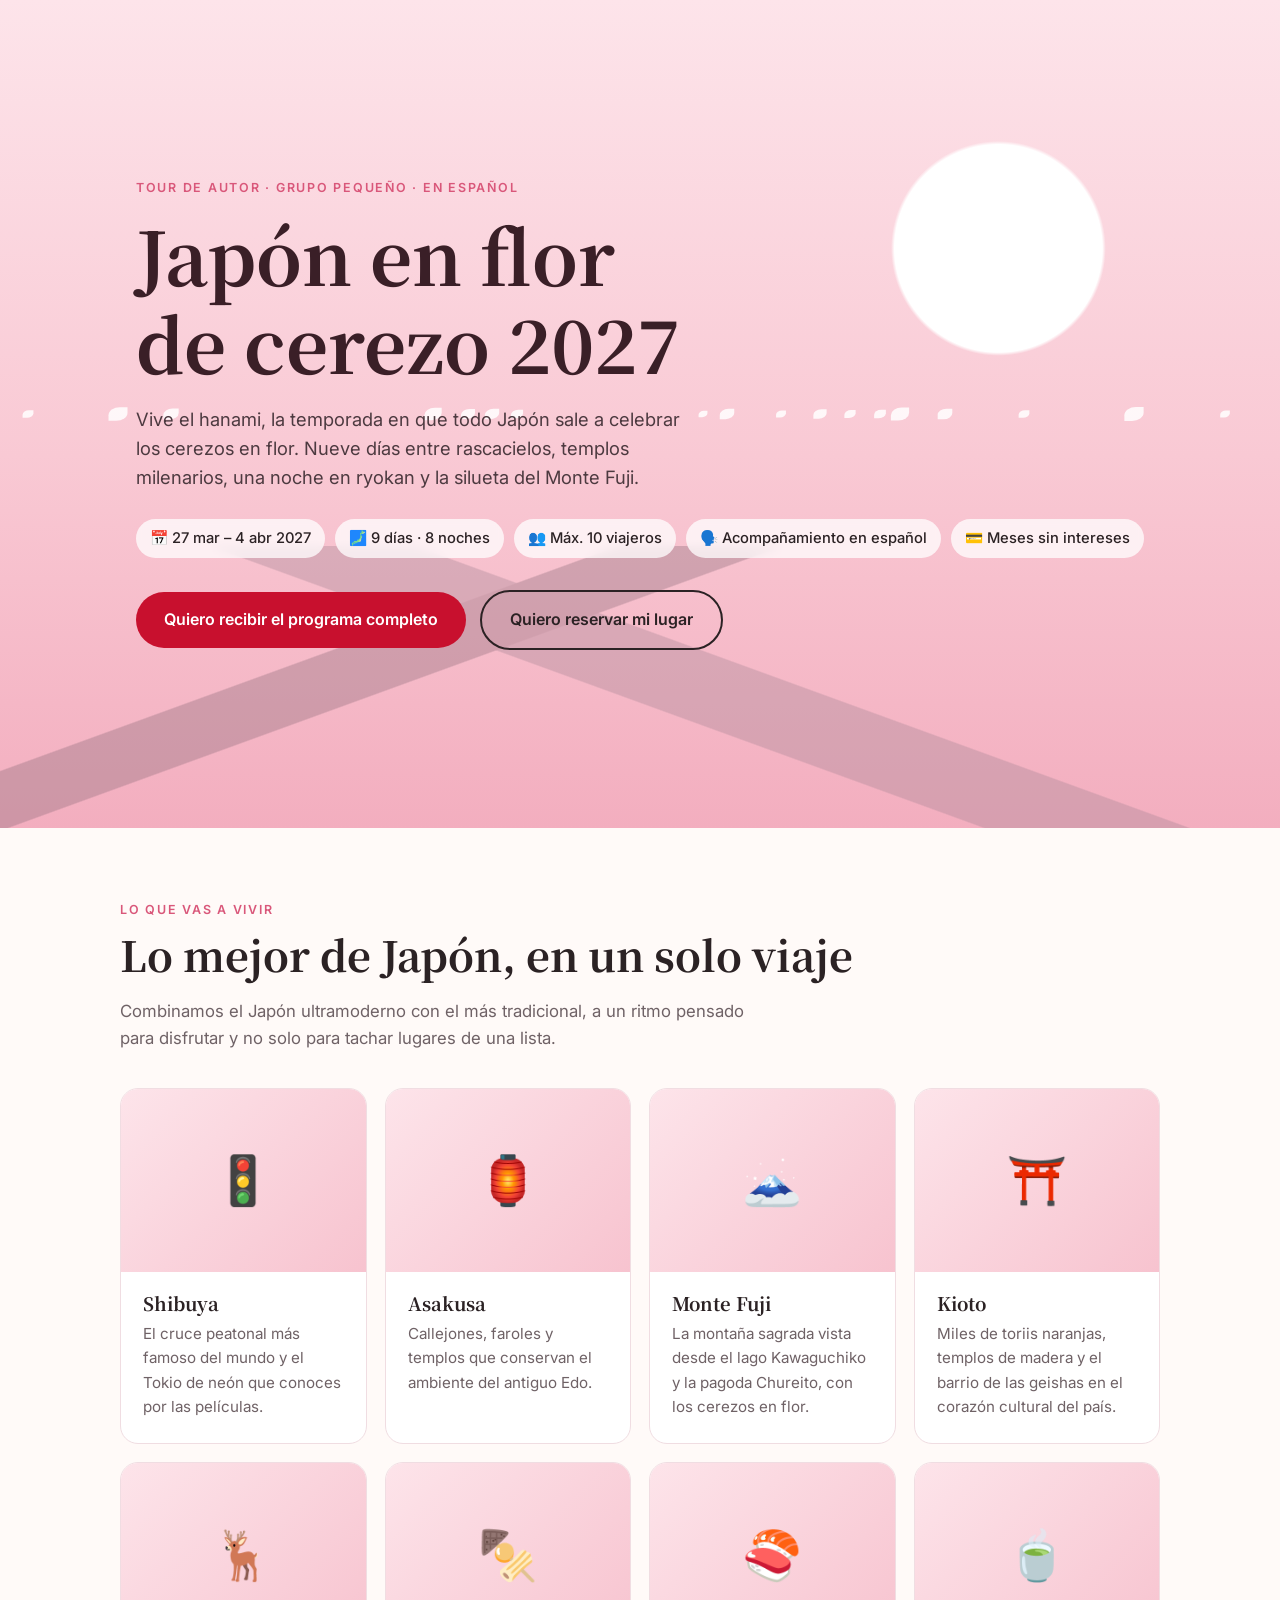
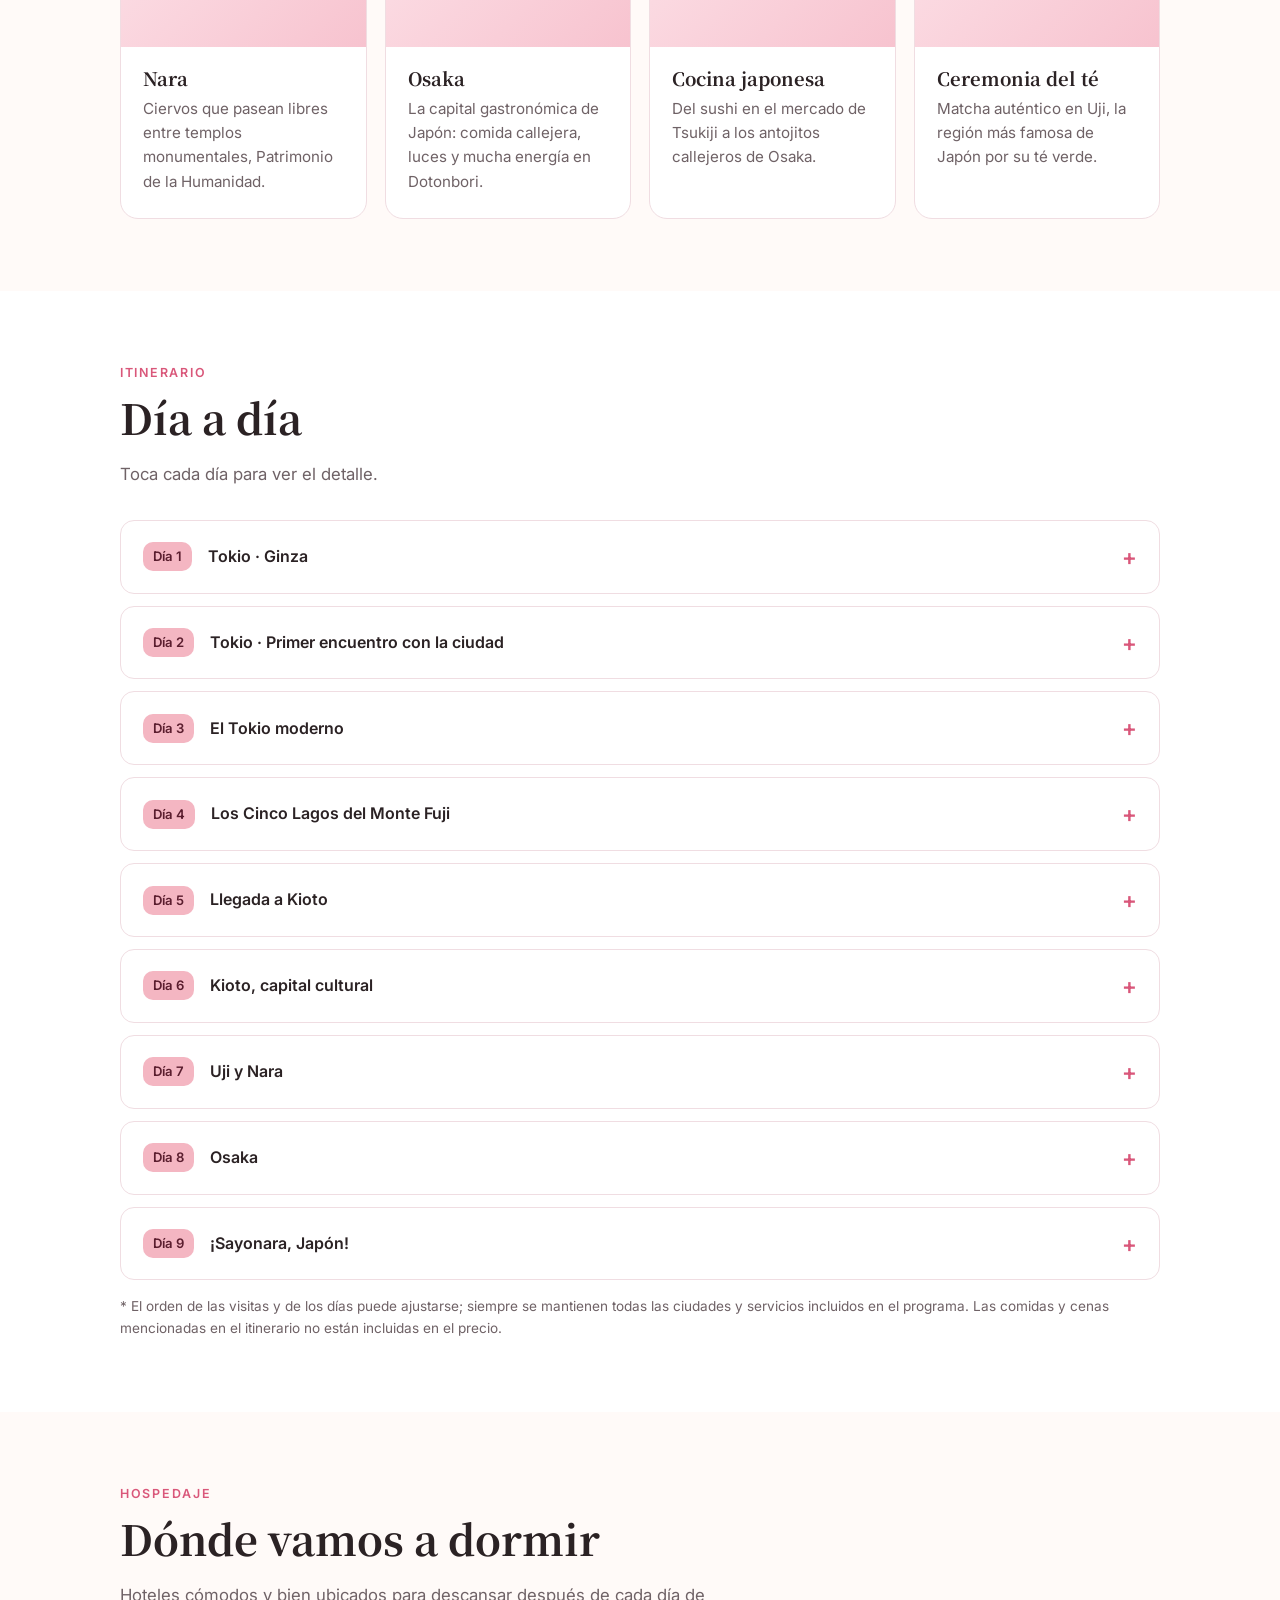
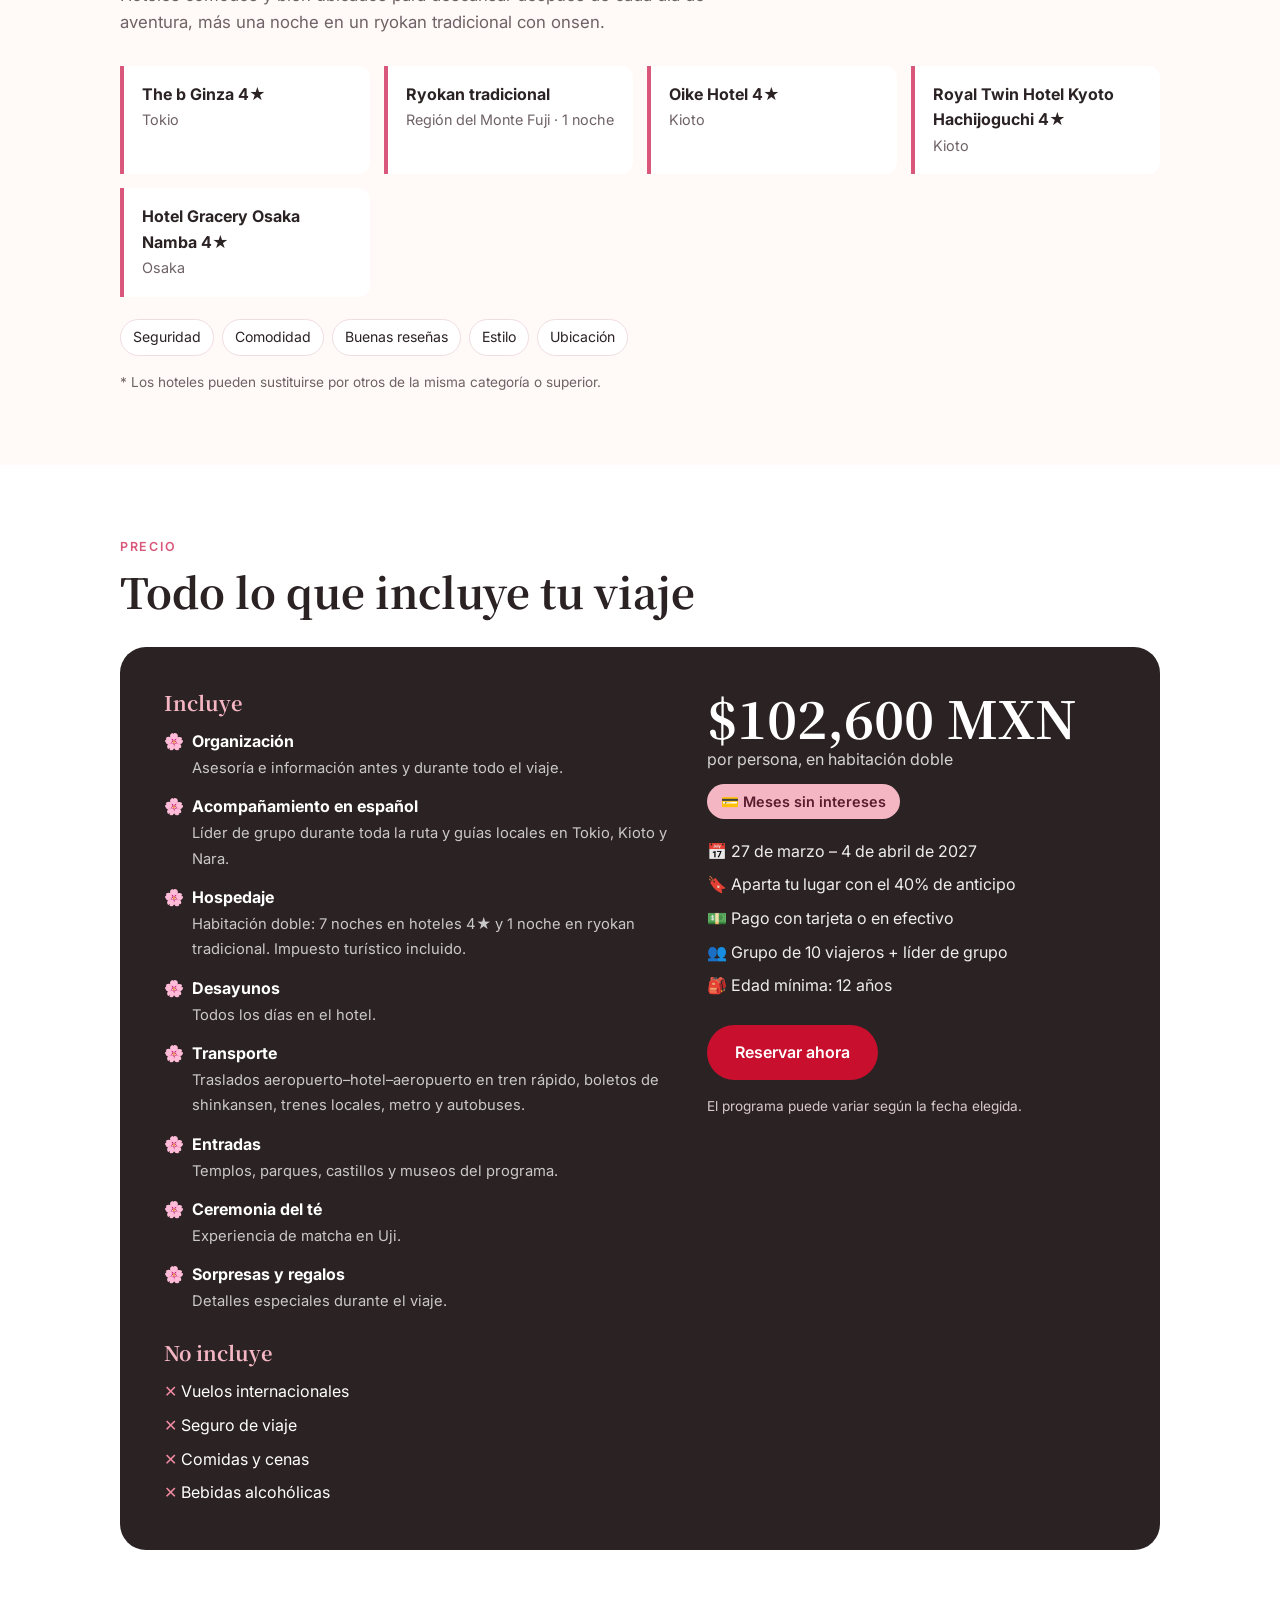
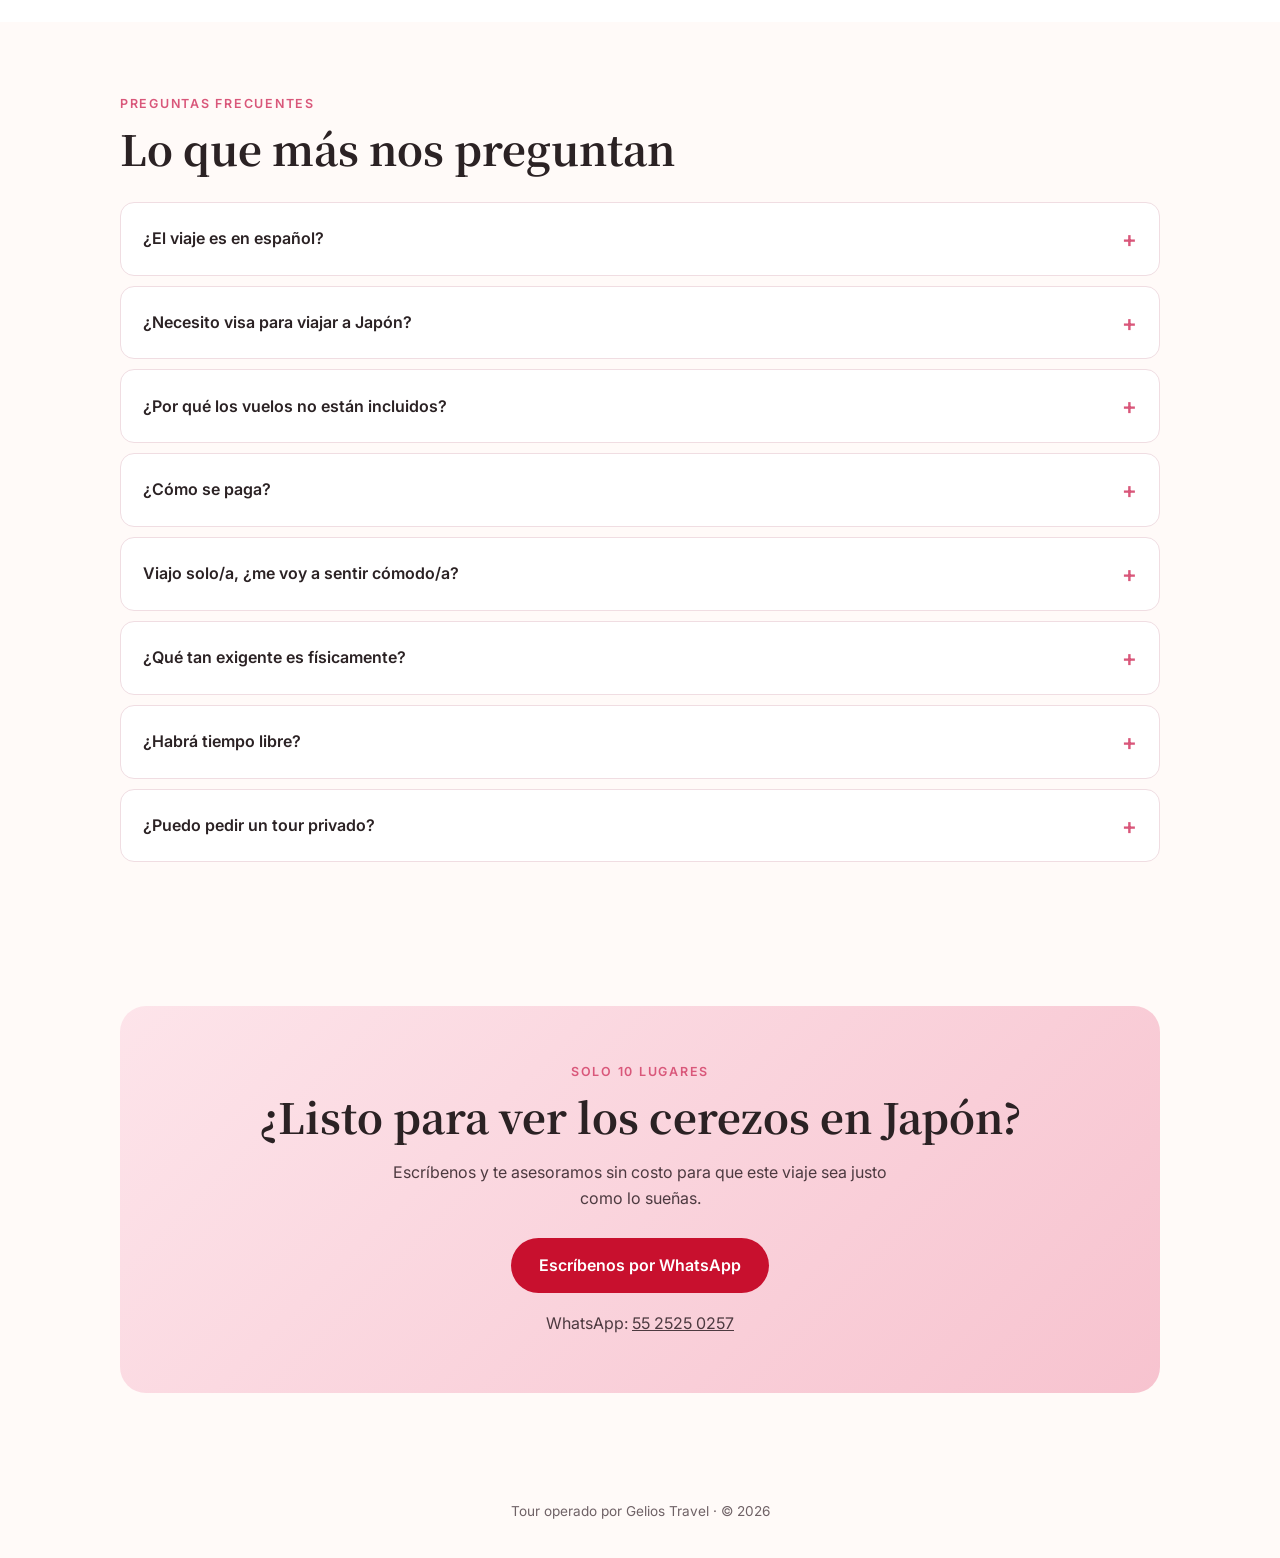
==== japon/index.html @ c6875d6d "Add files via upload" ====
<!DOCTYPE html>
<html lang="es-MX">
<head>
<meta charset="UTF-8">
<meta name="viewport" content="width=device-width, initial-scale=1.0">
<title>Japón en flor de cerezo 2027 · Tour de autor</title>
<meta name="description" content="Viaje en grupo pequeño a Japón durante el hanami 2027: Tokio, Monte Fuji, Kioto, Uji, Nara y Osaka. Del 27 de marzo al 4 de abril de 2027. Acompañamiento en español.">
<link rel="preconnect" href="https://fonts.googleapis.com">
<link rel="preconnect" href="https://fonts.gstatic.com" crossorigin>
<link href="https://fonts.googleapis.com/css2?family=Noto+Serif+JP:wght@500;700&family=Inter:wght@400;500;600&display=swap" rel="stylesheet">
<style>
  :root{
    --bg:#fffaf8; --ink:#2b2224; --muted:#6f6266; --sakura:#f4b6c2; --sakura-deep:#d9577a;
    --red:#c8102e; --card:#ffffff; --line:#f0dde2; --radius:18px;
  }
  *{box-sizing:border-box;margin:0;padding:0}
  html{scroll-behavior:smooth}
  body{font-family:Inter,system-ui,sans-serif;background:var(--bg);color:var(--ink);line-height:1.6}
  h1,h2,h3{font-family:"Noto Serif JP",Georgia,serif;line-height:1.2}
  a{color:inherit}
  img{display:block;max-width:100%}
  .wrap{max-width:1080px;margin:0 auto;padding:0 20px}
  section{padding:72px 0}
  .eyebrow{text-transform:uppercase;letter-spacing:.14em;font-size:.78rem;color:var(--sakura-deep);font-weight:600;margin-bottom:10px}
  h2{font-size:clamp(1.8rem,4vw,2.6rem);margin-bottom:18px}
  .lead{color:var(--muted);max-width:640px;font-size:1.05rem}

  /* HERO */
  .hero{position:relative;min-height:92vh;display:flex;align-items:center;overflow:hidden;
    background:radial-gradient(circle at 78% 30%,#ffffff 0 9%,transparent 9.3%),
               linear-gradient(180deg,#fde4ea 0%,#f9c9d4 55%,#f3aebf 100%);}
  .hero::after{content:"";position:absolute;left:0;right:0;bottom:0;height:34%;
    background:linear-gradient(160deg,transparent 0 30%,#8a6a78 30.2% 38%,transparent 38.2%),
               linear-gradient(200deg,transparent 0 42%,#a48493 42.2% 52%,transparent 52.2%);
    opacity:.35}
  .petal{position:absolute;width:14px;height:10px;background:#fff;border-radius:60% 0 60% 0;opacity:.85;animation:fall linear infinite}
  @keyframes fall{0%{transform:translateY(-10vh) rotate(0)}100%{transform:translateY(105vh) rotate(540deg)}}
  @media (prefers-reduced-motion:reduce){.petal{display:none}}
  .hero .wrap{position:relative;z-index:2}
  .hero h1{font-size:clamp(2.4rem,7vw,4.6rem);margin:12px 0 18px;color:#3a1f27}
  .hero p{font-size:1.15rem;max-width:560px;color:#4d3a40}
  .badges{display:flex;flex-wrap:wrap;gap:10px;margin:26px 0 32px}
  .badge{background:rgba(255,255,255,.75);backdrop-filter:blur(4px);padding:8px 14px;border-radius:999px;font-weight:500;font-size:.92rem}
  .btn{display:inline-block;background:var(--red);color:#fff;text-decoration:none;padding:15px 28px;border-radius:999px;font-weight:600;transition:transform .15s,box-shadow .15s}
  .btn:hover{transform:translateY(-2px);box-shadow:0 10px 24px rgba(200,16,46,.28)}
  .btn.ghost{background:transparent;color:var(--ink);border:2px solid var(--ink);margin-left:10px}

  /* HIGHLIGHTS */
  .grid{display:grid;grid-template-columns:repeat(auto-fit,minmax(230px,1fr));gap:18px;margin-top:36px}
  .card{background:var(--card);border:1px solid var(--line);border-radius:var(--radius);overflow:hidden}
  .card .ph{position:relative;aspect-ratio:4/3;background:linear-gradient(135deg,#fde4ea,#f7c3cf);display:flex;align-items:center;justify-content:center;font-size:3rem}
  .card .ph img{position:absolute;inset:0;width:100%;height:100%;object-fit:cover}
  .card .body{padding:20px 22px 24px}
  .card h3{font-size:1.15rem;margin-bottom:8px}
  .card p{color:var(--muted);font-size:.95rem}

  /* ITINERARY */
  .itin{margin-top:32px;display:flex;flex-direction:column;gap:12px}
  details{background:var(--card);border:1px solid var(--line);border-radius:14px;padding:0 22px}
  summary{cursor:pointer;list-style:none;padding:18px 0;display:flex;gap:16px;align-items:center;font-weight:600}
  summary::-webkit-details-marker{display:none}
  summary .day{flex:0 0 auto;background:var(--sakura);color:#5a1d2e;border-radius:10px;padding:4px 10px;font-size:.82rem}
  summary::after{content:"+";margin-left:auto;font-size:1.4rem;color:var(--sakura-deep)}
  details[open] summary::after{content:"–"}
  details .txt{padding:0 0 18px;color:var(--muted)}
  details .txt p+p{margin-top:10px}
  .photos{display:grid;grid-template-columns:repeat(3,1fr);gap:10px;padding:0 0 20px}
  .photos:not(:has(img)){display:none}
  .photos img{width:100%;aspect-ratio:1/1;object-fit:cover;border-radius:12px}
  @media (max-width:560px){.photos{grid-template-columns:repeat(2,1fr)}}
  .note{font-size:.85rem;color:var(--muted);margin-top:16px}

  /* HOTELS */
  .hotels{display:grid;grid-template-columns:repeat(auto-fit,minmax(220px,1fr));gap:14px;margin-top:30px}
  .hotel{border-left:4px solid var(--sakura-deep);background:var(--card);padding:16px 18px;border-radius:0 12px 12px 0}
  .hotel b{display:block}
  .hotel span{color:var(--muted);font-size:.9rem}
  .criteria{display:flex;flex-wrap:wrap;gap:8px;margin-top:22px}
  .criteria span{border:1px solid var(--line);border-radius:999px;padding:6px 12px;font-size:.88rem;background:#fff}

  /* PRICE */
  .price-box{display:grid;grid-template-columns:1.25fr 1fr;gap:32px;background:#2b2224;color:#fff;border-radius:26px;padding:44px;margin-top:30px}
  .price-box h3{font-size:1.25rem;margin-bottom:14px;color:var(--sakura)}
  .inc{list-style:none;display:grid;gap:14px}
  .inc li{padding-left:28px;position:relative}
  .inc li::before{content:"🌸";position:absolute;left:0;top:0}
  .inc b{display:block}
  .inc span{opacity:.75;font-size:.92rem}
  .no{list-style:none;display:grid;gap:8px}
  .no li::before{content:"✕  ";color:#f08aa0}
  .price{font-family:"Noto Serif JP",serif;font-size:clamp(2.4rem,6vw,3.2rem);font-weight:700;line-height:1.05}
  .price small{display:block;font-family:Inter,sans-serif;font-size:1rem;font-weight:400;opacity:.8;margin-top:6px}
  .msi{display:inline-block;background:var(--sakura);color:#5a1d2e;font-weight:600;border-radius:999px;padding:6px 14px;margin-top:16px;font-size:.9rem}
  .facts{margin:20px 0 26px;display:grid;gap:8px;opacity:.92}
  @media (max-width:760px){.price-box{grid-template-columns:1fr;padding:28px}.btn.ghost{margin:12px 0 0}}

  /* FAQ */
  .faq{margin-top:28px;display:flex;flex-direction:column;gap:10px}

  /* CONTACT */
  .contact{background:linear-gradient(135deg,#fde4ea,#f7c3cf);text-align:center;border-radius:26px;padding:56px 24px}
  .contact p{margin:10px auto 26px;max-width:520px;color:#4d3a40}
  footer{padding:36px 0;text-align:center;color:var(--muted);font-size:.85rem}
</style>
</head>
<body>

<!-- HERO -->
<header class="hero" id="top">
  <div class="wrap">
    <div class="eyebrow">Tour de autor · Grupo pequeño · En español</div>
    <h1>Japón en flor<br>de cerezo 2027</h1>
    <p>Vive el hanami, la temporada en que todo Japón sale a celebrar los cerezos en flor. Nueve días entre rascacielos, templos milenarios, una noche en ryokan y la silueta del Monte Fuji.</p>
    <div class="badges">
      <span class="badge">📅 27 mar – 4 abr 2027</span>
      <span class="badge">🗾 9 días · 8 noches</span>
      <span class="badge">👥 Máx. 10 viajeros</span>
      <span class="badge">🗣️ Acompañamiento en español</span>
      <span class="badge">💳 Meses sin intereses</span>
    </div>
    <a class="btn" href="https://wa.me/525525250257?text=Hola%2C%20quiero%20recibir%20el%20programa%20completo%20del%20tour%20a%20Jap%C3%B3n%20en%20flor%20de%20cerezo%202027" target="_blank" rel="noopener">Quiero recibir el programa completo</a>
    <a class="btn ghost" href="https://wa.me/525525250257?text=Hola%2C%20quiero%20reservar%20mi%20lugar%20en%20el%20tour%20a%20Jap%C3%B3n%20en%20flor%20de%20cerezo%202027" target="_blank" rel="noopener">Quiero reservar mi lugar</a>
  </div>
</header>

<!--
  FOTOS: crea una carpeta "img" junto a este archivo y coloca ahí las fotos
  con los nombres indicados. Si una foto no existe, simplemente no se muestra.
-->

<!-- HIGHLIGHTS -->
<section>
  <div class="wrap">
    <div class="eyebrow">Lo que vas a vivir</div>
    <h2>Lo mejor de Japón, en un solo viaje</h2>
    <p class="lead">Combinamos el Japón ultramoderno con el más tradicional, a un ritmo pensado para disfrutar y no solo para tachar lugares de una lista.</p>
    <div class="grid">
      <div class="card"><div class="ph">🚦<img src="img/shibuya.jpg" alt="Shibuya" loading="lazy" onerror="this.remove()"></div><div class="body"><h3>Shibuya</h3><p>El cruce peatonal más famoso del mundo y el Tokio de neón que conoces por las películas.</p></div></div>
      <div class="card"><div class="ph">🏮<img src="img/asakusa.jpg" alt="Asakusa" loading="lazy" onerror="this.remove()"></div><div class="body"><h3>Asakusa</h3><p>Callejones, faroles y templos que conservan el ambiente del antiguo Edo.</p></div></div>
      <div class="card"><div class="ph">🗻<img src="img/fuji.jpg" alt="Monte Fuji" loading="lazy" onerror="this.remove()"></div><div class="body"><h3>Monte Fuji</h3><p>La montaña sagrada vista desde el lago Kawaguchiko y la pagoda Chureito, con los cerezos en flor.</p></div></div>
      <div class="card"><div class="ph">⛩️<img src="img/kioto.jpg" alt="Kioto" loading="lazy" onerror="this.remove()"></div><div class="body"><h3>Kioto</h3><p>Miles de toriis naranjas, templos de madera y el barrio de las geishas en el corazón cultural del país.</p></div></div>
      <div class="card"><div class="ph">🦌<img src="img/nara.jpg" alt="Nara" loading="lazy" onerror="this.remove()"></div><div class="body"><h3>Nara</h3><p>Ciervos que pasean libres entre templos monumentales, Patrimonio de la Humanidad.</p></div></div>
      <div class="card"><div class="ph">🍢<img src="img/osaka.jpg" alt="Osaka" loading="lazy" onerror="this.remove()"></div><div class="body"><h3>Osaka</h3><p>La capital gastronómica de Japón: comida callejera, luces y mucha energía en Dotonbori.</p></div></div>
      <div class="card"><div class="ph">🍣<img src="img/comida.jpg" alt="Cocina japonesa" loading="lazy" onerror="this.remove()"></div><div class="body"><h3>Cocina japonesa</h3><p>Del sushi en el mercado de Tsukiji a los antojitos callejeros de Osaka.</p></div></div>
      <div class="card"><div class="ph">🍵<img src="img/te.jpg" alt="Ceremonia del té" loading="lazy" onerror="this.remove()"></div><div class="body"><h3>Ceremonia del té</h3><p>Matcha auténtico en Uji, la región más famosa de Japón por su té verde.</p></div></div>
    </div>
  </div>
</section>

<!-- ITINERARY -->
<section id="itinerario" style="background:#fff">
  <div class="wrap">
    <div class="eyebrow">Itinerario</div>
    <h2>Día a día</h2>
    <p class="lead">Toca cada día para ver el detalle.</p>
    <div class="itin">

      <details>
        <summary><span class="day">Día 1</span>Tokio · Ginza</summary>
        <div class="txt"><p>¡Bienvenidos a Tokio! Desde el trayecto del aeropuerto empezarás a sentir la ciudad. Después del check-in salimos a caminar por Ginza, una de las zonas más exclusivas de Japón, y cerramos el día con una cena tranquila para descansar del viaje.</p></div>
        <div class="photos"><img src="img/dia1-1.jpg" alt="" loading="lazy" onerror="this.remove()"><img src="img/dia1-2.jpg" alt="" loading="lazy" onerror="this.remove()"><img src="img/dia1-3.jpg" alt="" loading="lazy" onerror="this.remove()"></div>
      </details>

      <details>
        <summary><span class="day">Día 2</span>Tokio · Primer encuentro con la ciudad</summary>
        <div class="txt">
          <p>Caminamos hacia el Palacio Imperial y visitamos el santuario sintoísta Yasukuni, donde está el cerezo que usan los meteorólogos para anunciar oficialmente el inicio del hanami en Tokio.</p>
          <p>Comemos en el legendario mercado de pescado de Tsukiji y seguimos a Asakusa, el barrio con espíritu de la época Edo: el templo Senso-ji, uno de los más antiguos de la ciudad, y la calle Nakamise-dori, ideal para comprar dulces tradicionales, kimonos, cerámica y recuerdos.</p>
        </div>
        <div class="photos"><img src="img/dia2-1.jpg" alt="" loading="lazy" onerror="this.remove()"><img src="img/dia2-2.jpg" alt="" loading="lazy" onerror="this.remove()"><img src="img/dia2-3.jpg" alt="" loading="lazy" onerror="this.remove()"></div>
      </details>

      <details>
        <summary><span class="day">Día 3</span>El Tokio moderno</summary>
        <div class="txt"><p>Un día dedicado a la cara futurista de la capital: el famoso cruce de Shibuya, arte digital, diseño, anuncios de neón y la energía de los barrios que nunca duermen.</p></div>
        <div class="photos"><img src="img/dia3-1.jpg" alt="" loading="lazy" onerror="this.remove()"><img src="img/dia3-2.jpg" alt="" loading="lazy" onerror="this.remove()"><img src="img/dia3-3.jpg" alt="" loading="lazy" onerror="this.remove()"></div>
      </details>

      <details>
        <summary><span class="day">Día 4</span>Los Cinco Lagos del Monte Fuji</summary>
        <div class="txt">
          <p>No se puede ir a Japón sin ver el Fuji. Pasamos el día completo en el lago Kawaguchiko, con vistas espectaculares del volcán, cerezos en flor y naturaleza.</p>
          <p>Esa noche dormimos en un ryokan, un hospedaje tradicional japonés con aguas termales (onsen): futones sobre tatami, decoración minimalista y yukata en lugar de bata.</p>
        </div>
        <div class="photos"><img src="img/dia4-1.jpg" alt="" loading="lazy" onerror="this.remove()"><img src="img/dia4-2.jpg" alt="" loading="lazy" onerror="this.remove()"><img src="img/dia4-3.jpg" alt="" loading="lazy" onerror="this.remove()"></div>
      </details>

      <details>
        <summary><span class="day">Día 5</span>Llegada a Kioto</summary>
        <div class="txt">
          <p>Empezamos temprano en la pagoda Chureito, quizá la postal más famosa del Fuji. Después, autobús y tren bala shinkansen hasta Kioto, la antigua capital imperial.</p>
          <p>Por la tarde paseamos entre casas de madera y cerezos; con suerte veremos geishas y maikos con sus kimonos de seda. Terminamos con una caminata nocturna por el barrio de Gion.</p>
        </div>
        <div class="photos"><img src="img/dia5-1.jpg" alt="" loading="lazy" onerror="this.remove()"><img src="img/dia5-2.jpg" alt="" loading="lazy" onerror="this.remove()"><img src="img/dia5-3.jpg" alt="" loading="lazy" onerror="this.remove()"></div>
      </details>

      <details>
        <summary><span class="day">Día 6</span>Kioto, capital cultural</summary>
        <div class="txt">
          <p>Por la mañana recorremos el Camino del Filósofo, bordeado por cientos de cerezos, y bajamos por las calles de Higashiyama hasta el templo Kiyomizu-dera, el "Templo del Agua Pura".</p>
          <p>Al atardecer visitamos Fushimi Inari Taisha y caminamos bajo su interminable túnel de toriis naranjas.</p>
        </div>
        <div class="photos"><img src="img/dia6-1.jpg" alt="" loading="lazy" onerror="this.remove()"><img src="img/dia6-2.jpg" alt="" loading="lazy" onerror="this.remove()"><img src="img/dia6-3.jpg" alt="" loading="lazy" onerror="this.remove()"></div>
      </details>

      <details>
        <summary><span class="day">Día 7</span>Uji y Nara</summary>
        <div class="txt">
          <p>Primera parada: Uji, la capital del té japonés, donde se cultiva desde hace siglos. Participamos en una pequeña ceremonia del té con matcha auténtico, recorremos sus calles y visitamos el templo Byodo-in.</p>
          <p>Seguimos a Nara, la primera capital de Japón, cuyo centro histórico es Patrimonio Mundial de la UNESCO. Conocemos el monumental templo Todai-ji y el santuario Kasuga Taisha, con más de mil años de historia y famoso por sus linternas de piedra. En el camino nos acompañan los ciervos de Nara, considerados tesoro nacional.</p>
        </div>
        <div class="photos"><img src="img/dia7-1.jpg" alt="" loading="lazy" onerror="this.remove()"><img src="img/dia7-2.jpg" alt="" loading="lazy" onerror="this.remove()"><img src="img/dia7-3.jpg" alt="" loading="lazy" onerror="this.remove()"></div>
      </details>

      <details>
        <summary><span class="day">Día 8</span>Osaka</summary>
        <div class="txt">
          <p>Después del desayuno viajamos a Osaka. Visitamos su imponente castillo y, por la tarde, tienes tiempo libre para ir de compras en la capital comercial de Japón.</p>
          <p>De noche, cena en Dotonbori, la calle gastronómica más famosa del país.</p>
        </div>
        <div class="photos"><img src="img/dia8-1.jpg" alt="" loading="lazy" onerror="this.remove()"><img src="img/dia8-2.jpg" alt="" loading="lazy" onerror="this.remove()"><img src="img/dia8-3.jpg" alt="" loading="lazy" onerror="this.remove()"></div>
      </details>

      <details>
        <summary><span class="day">Día 9</span>¡Sayonara, Japón!</summary>
        <div class="txt"><p>Traslado al aeropuerto. No es un adiós a Japón, es un "hasta pronto". ❤️</p></div>
        <div class="photos"><img src="img/dia9-1.jpg" alt="" loading="lazy" onerror="this.remove()"><img src="img/dia9-2.jpg" alt="" loading="lazy" onerror="this.remove()"></div>
      </details>

    </div>
    <p class="note">* El orden de las visitas y de los días puede ajustarse; siempre se mantienen todas las ciudades y servicios incluidos en el programa. Las comidas y cenas mencionadas en el itinerario no están incluidas en el precio.</p>
  </div>
</section>

<!-- HOTELS -->
<section>
  <div class="wrap">
    <div class="eyebrow">Hospedaje</div>
    <h2>Dónde vamos a dormir</h2>
    <p class="lead">Hoteles cómodos y bien ubicados para descansar después de cada día de aventura, más una noche en un ryokan tradicional con onsen.</p>
    <div class="hotels">
      <div class="hotel"><b>The b Ginza 4★</b><span>Tokio</span></div>
      <div class="hotel"><b>Ryokan tradicional</b><span>Región del Monte Fuji · 1 noche</span></div>
      <div class="hotel"><b>Oike Hotel 4★</b><span>Kioto</span></div>
      <div class="hotel"><b>Royal Twin Hotel Kyoto Hachijoguchi 4★</b><span>Kioto</span></div>
      <div class="hotel"><b>Hotel Gracery Osaka Namba 4★</b><span>Osaka</span></div>
    </div>
    <div class="criteria">
      <span>Seguridad</span><span>Comodidad</span><span>Buenas reseñas</span><span>Estilo</span><span>Ubicación</span>
    </div>
    <p class="note">* Los hoteles pueden sustituirse por otros de la misma categoría o superior.</p>
  </div>
</section>

<!-- PRICE -->
<section id="precio" style="background:#fff">
  <div class="wrap">
    <div class="eyebrow">Precio</div>
    <h2>Todo lo que incluye tu viaje</h2>
    <div class="price-box">
      <div>
        <h3>Incluye</h3>
        <ul class="inc">
          <li><b>Organización</b><span>Asesoría e información antes y durante todo el viaje.</span></li>
          <li><b>Acompañamiento en español</b><span>Líder de grupo durante toda la ruta y guías locales en Tokio, Kioto y Nara.</span></li>
          <li><b>Hospedaje</b><span>Habitación doble: 7 noches en hoteles 4★ y 1 noche en ryokan tradicional. Impuesto turístico incluido.</span></li>
          <li><b>Desayunos</b><span>Todos los días en el hotel.</span></li>
          <li><b>Transporte</b><span>Traslados aeropuerto–hotel–aeropuerto en tren rápido, boletos de shinkansen, trenes locales, metro y autobuses.</span></li>
          <li><b>Entradas</b><span>Templos, parques, castillos y museos del programa.</span></li>
          <li><b>Ceremonia del té</b><span>Experiencia de matcha en Uji.</span></li>
          <li><b>Sorpresas y regalos</b><span>Detalles especiales durante el viaje.</span></li>
        </ul>
        <h3 style="margin-top:28px">No incluye</h3>
        <ul class="no">
          <li>Vuelos internacionales</li>
          <li>Seguro de viaje</li>
          <li>Comidas y cenas</li>
          <li>Bebidas alcohólicas</li>
        </ul>
      </div>
      <div>
        <div class="price">$102,600 MXN<small>por persona, en habitación doble</small></div>
        <span class="msi">💳 Meses sin intereses</span>
        <div class="facts">
          <div>📅 27 de marzo – 4 de abril de 2027</div>
          <div>🔖 Aparta tu lugar con el 40% de anticipo</div>
          <div>💵 Pago con tarjeta o en efectivo</div>
          <div>👥 Grupo de 10 viajeros + líder de grupo</div>
          <div>🎒 Edad mínima: 12 años</div>
        </div>
        <a class="btn" href="https://wa.me/525525250257?text=Hola%2C%20quiero%20reservar%20mi%20lugar%20en%20el%20tour%20a%20Jap%C3%B3n%20en%20flor%20de%20cerezo%202027" target="_blank" rel="noopener">Reservar ahora</a>
        <p class="note" style="color:#d8c8cd">El programa puede variar según la fecha elegida.</p>
      </div>
    </div>
  </div>
</section>

<!-- FAQ -->
<section>
  <div class="wrap">
    <div class="eyebrow">Preguntas frecuentes</div>
    <h2>Lo que más nos preguntan</h2>
    <div class="faq">
      <details><summary>¿El viaje es en español?</summary><div class="txt"><p>Sí. El líder de grupo y los guías locales en Tokio, Kioto y Nara hablan español.</p></div></details>
      <details><summary>¿Necesito visa para viajar a Japón?</summary><div class="txt"><p>Las personas con pasaporte mexicano pueden entrar a Japón como turistas sin visa por estancias cortas. Te recomendamos confirmar los requisitos vigentes antes de comprar tus vuelos.</p></div></details>
      <details><summary>¿Por qué los vuelos no están incluidos?</summary><div class="txt"><p>Así puedes elegir la aerolínea, la tarifa y la ruta que más te convengan, o usar tus millas. Con gusto te orientamos sobre los horarios ideales para coincidir con el grupo.</p></div></details>
      <details><summary>¿Cómo se paga?</summary><div class="txt"><p>Apartas tu lugar con el 40% del precio. Aceptamos tarjeta y efectivo, y puedes pagar a meses sin intereses.</p></div></details>
      <details><summary>Viajo solo/a, ¿me voy a sentir cómodo/a?</summary><div class="txt"><p>Totalmente. En un grupo de solo 10 personas es fácil integrarse, y el líder de grupo está contigo durante todo el viaje.</p></div></details>
      <details><summary>¿Qué tan exigente es físicamente?</summary><div class="txt"><p>Se camina bastante, como en cualquier viaje urbano por Japón, pero no se requiere una condición física especial. Basta con buen calzado y ganas de explorar.</p></div></details>
      <details><summary>¿Habrá tiempo libre?</summary><div class="txt"><p>Sí. Hay tardes libres, como la de compras en Osaka, y las comidas y cenas son a tu elección.</p></div></details>
      <details><summary>¿Puedo pedir un tour privado?</summary><div class="txt"><p>Sí, también podemos diseñar un viaje a Japón a la medida. Escríbenos y lo platicamos.</p></div></details>
    </div>
  </div>
</section>

<!-- CONTACT -->
<section id="contacto">
  <div class="wrap">
    <div class="contact">
      <div class="eyebrow">Solo 10 lugares</div>
      <h2>¿Listo para ver los cerezos en Japón?</h2>
      <p>Escríbenos y te asesoramos sin costo para que este viaje sea justo como lo sueñas.</p>
      <a class="btn" href="https://wa.me/525525250257?text=Hola%2C%20me%20interesa%20el%20tour%20a%20Jap%C3%B3n%20en%20flor%20de%20cerezo%202027%20y%20quiero%20m%C3%A1s%20informaci%C3%B3n" target="_blank" rel="noopener">Escríbenos por WhatsApp</a>
      <p style="margin-top:18px;margin-bottom:0">WhatsApp: <a href="https://wa.me/525525250257" target="_blank" rel="noopener">55 2525 0257</a></p>
    </div>
  </div>
</section>

<footer>
  <div class="wrap">Tour operado por Gelios Travel · © 2026</div>
</footer>

<script>
  (function(){
    var hero=document.querySelector('.hero');
    for(var i=0;i<18;i++){
      var p=document.createElement('span');
      p.className='petal';
      p.style.left=Math.random()*100+'%';
      p.style.animationDuration=(7+Math.random()*8)+'s';
      p.style.animationDelay=(-Math.random()*12)+'s';
      p.style.transform='scale('+(0.6+Math.random()*0.8)+')';
      hero.appendChild(p);
    }
  })();
</script>
</body>
</html>
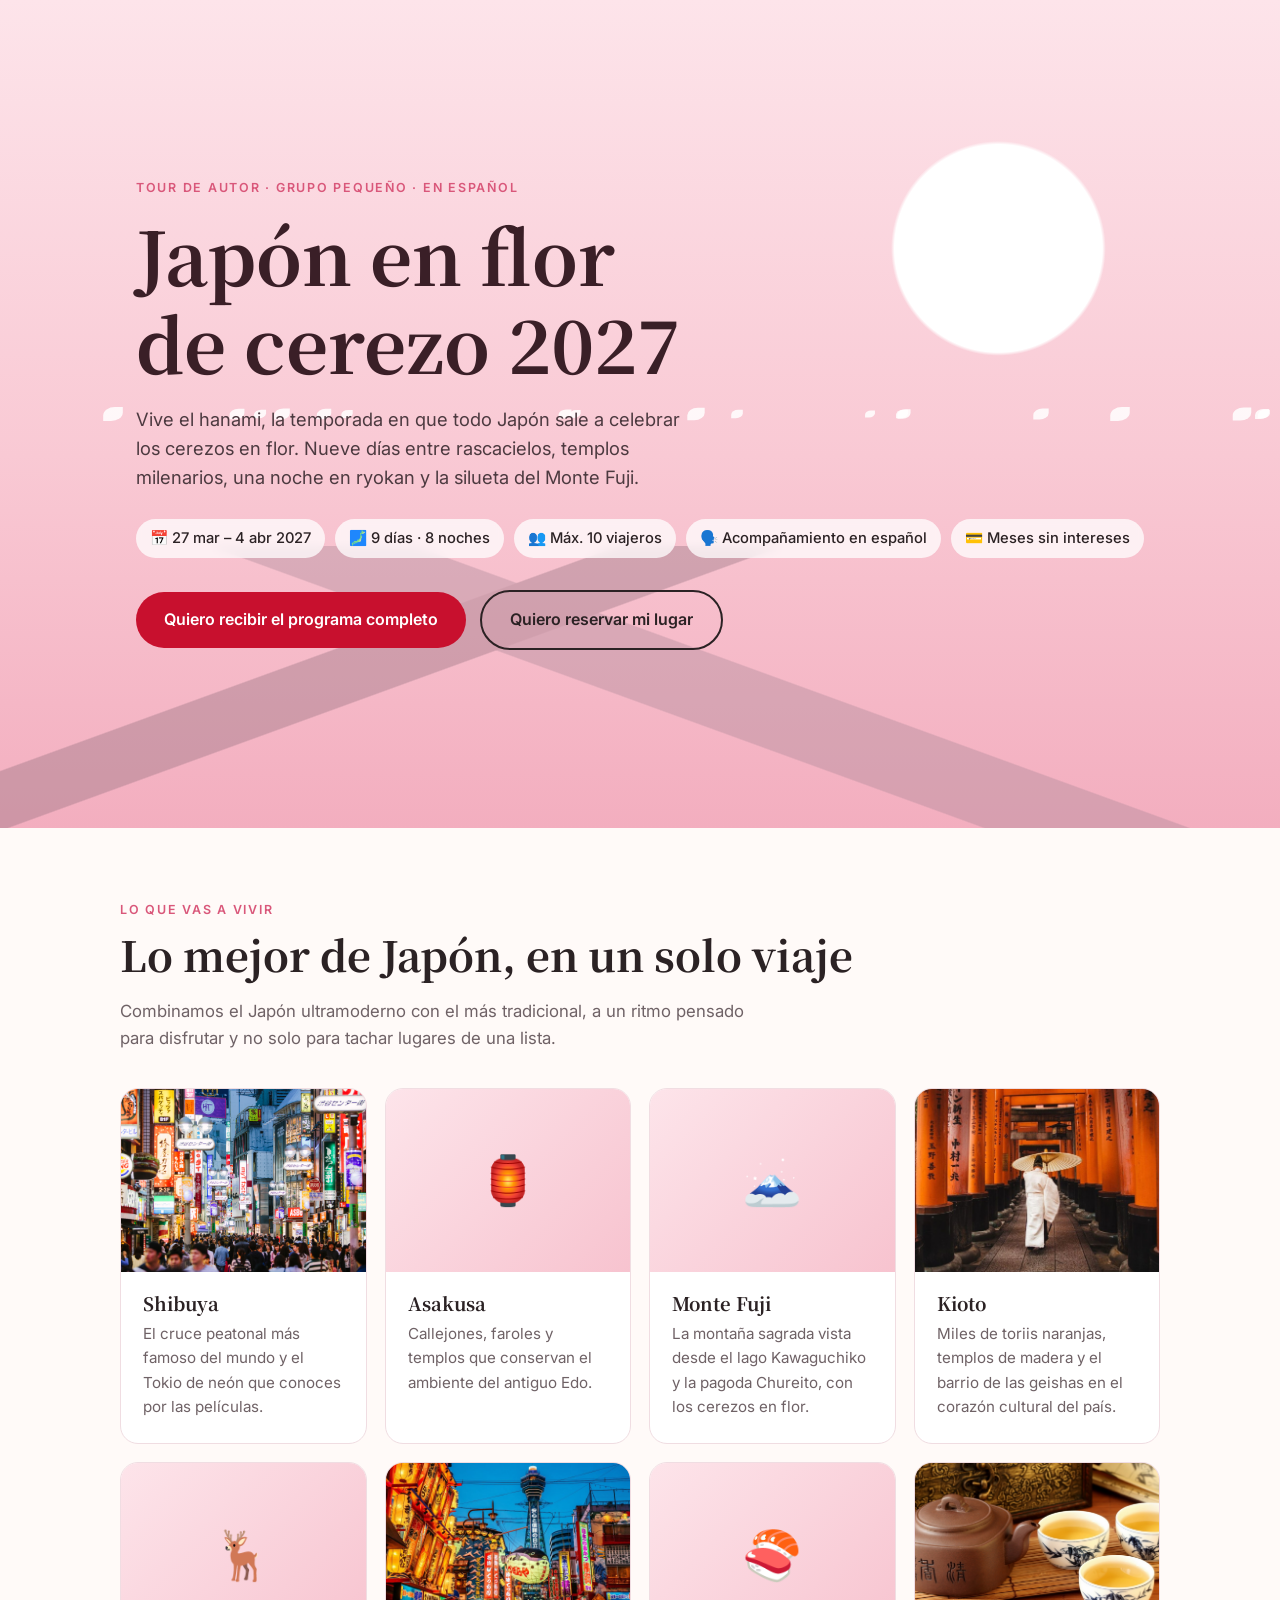
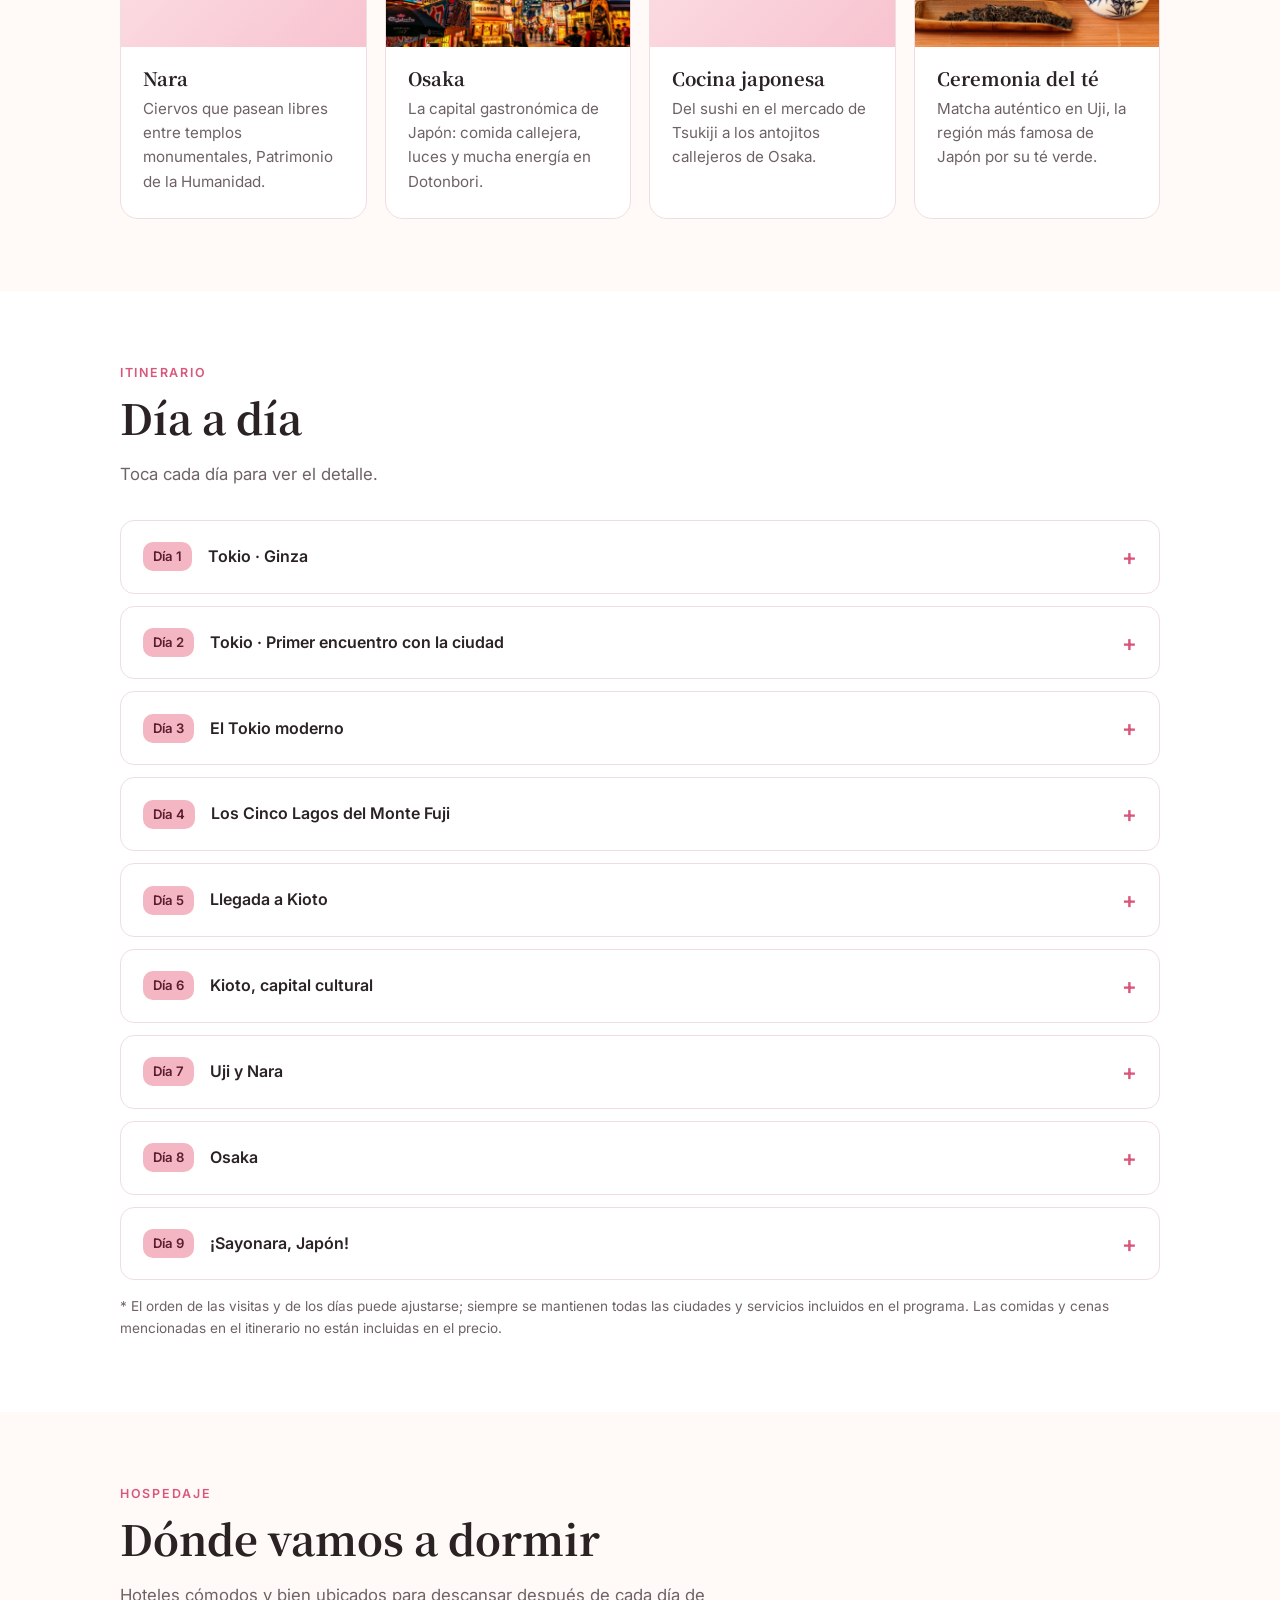
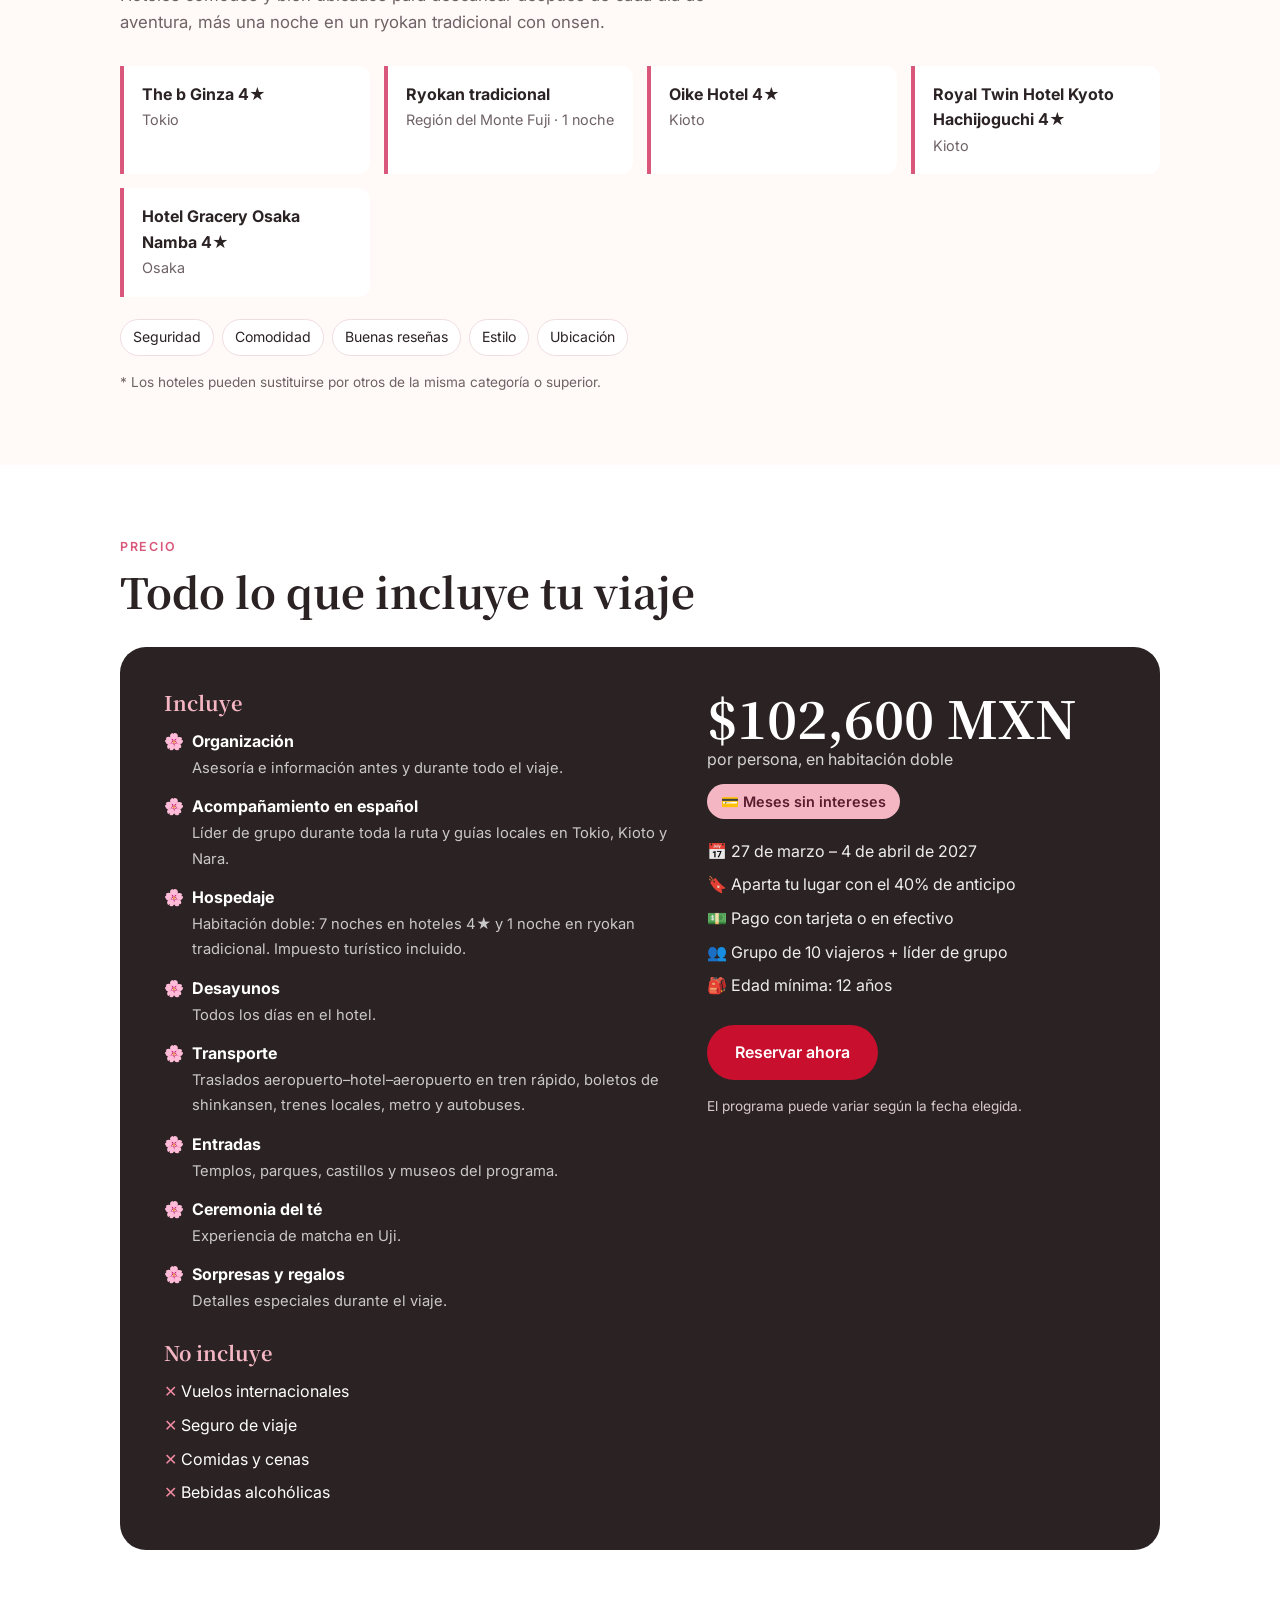
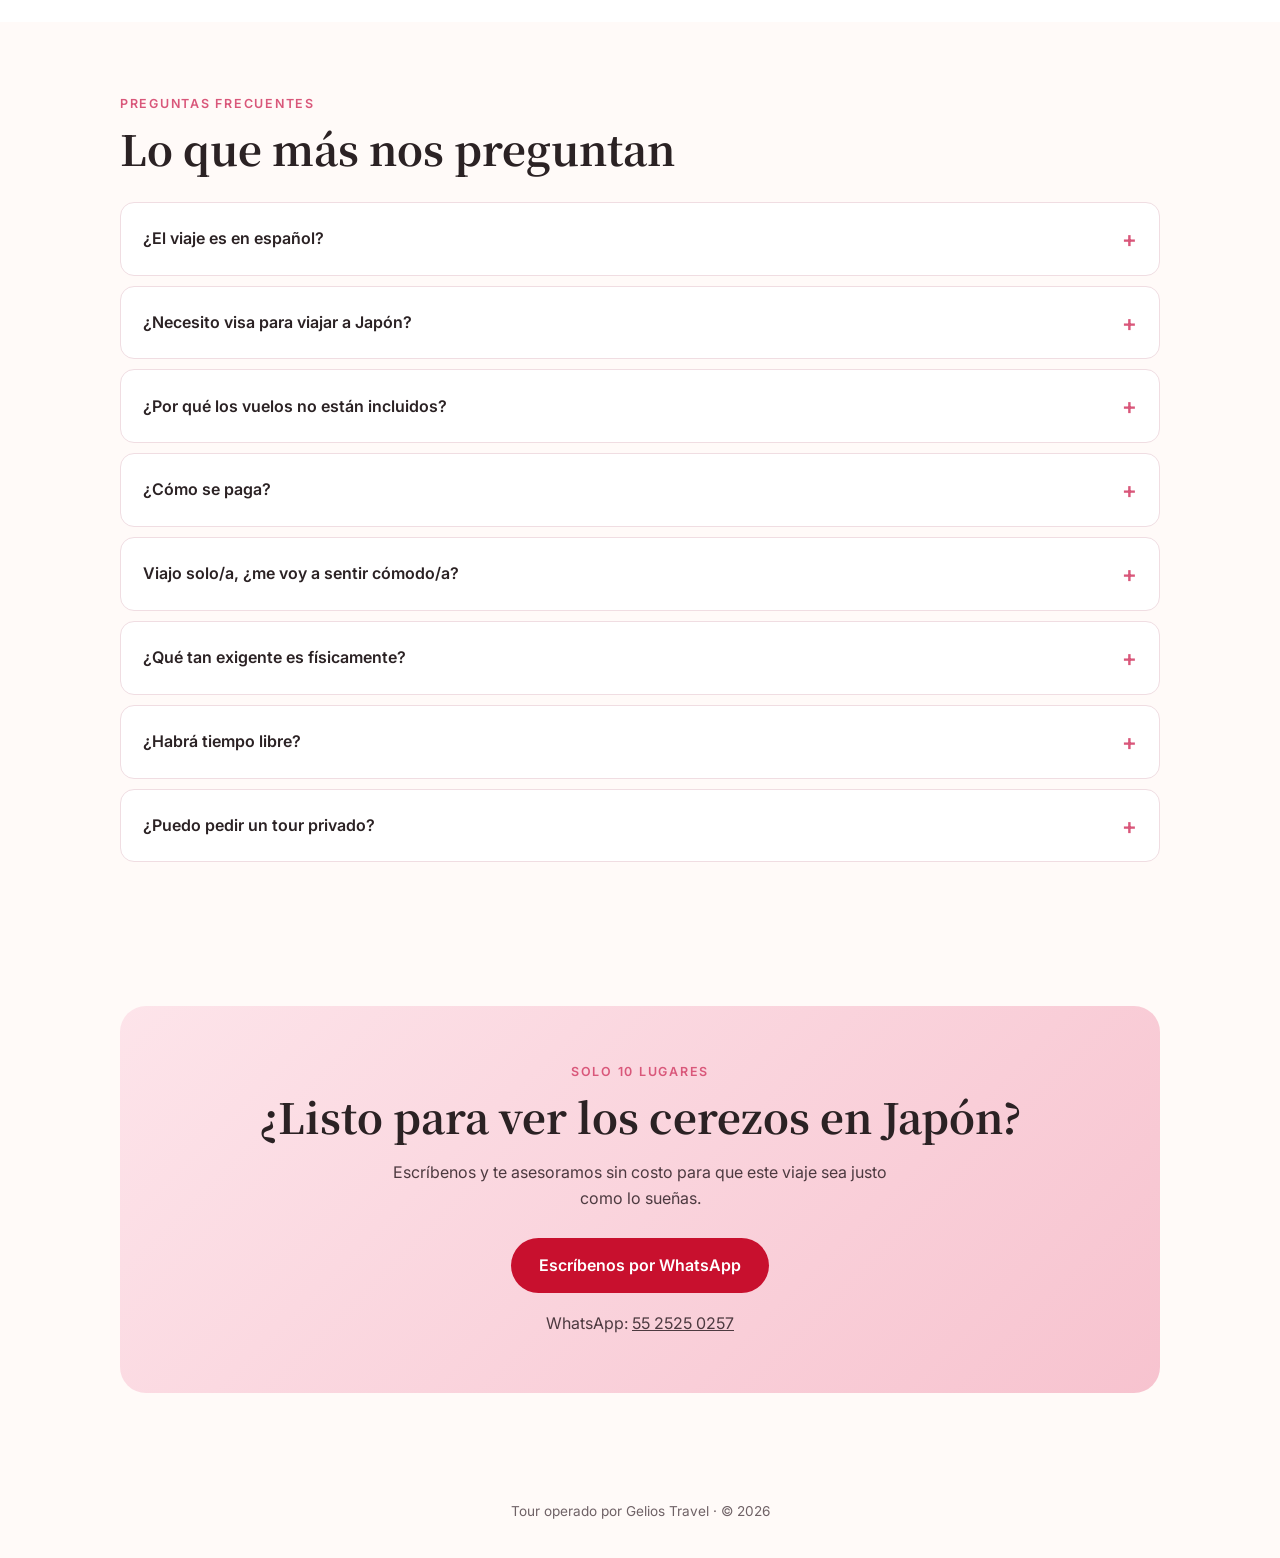
==== commit 57ce9c18: "Add files via upload" ====
--- a/japon/index.html
+++ b/japon/index.html
@@ -102,6 +102,30 @@
   .contact p{margin:10px auto 26px;max-width:520px;color:#4d3a40}
   footer{padding:36px 0;text-align:center;color:var(--muted);font-size:.85rem}
 </style>
+
+<!-- Meta Pixel -->
+<script>
+!function(f,b,e,v,n,t,s)
+{if(f.fbq)return;n=f.fbq=function(){n.callMethod?
+n.callMethod.apply(n,arguments):n.queue.push(arguments)};
+if(!f._fbq)f._fbq=n;n.push=n;n.loaded=!0;n.version='2.0';
+n.queue=[];t=b.createElement(e);t.async=!0;
+t.src=v;s=b.getElementsByTagName(e)[0];
+s.parentNode.insertBefore(t,s)}(window, document,'script',
+'https://connect.facebook.net/en_US/fbevents.js');
+fbq('init', '1650088476815406');
+fbq('track', 'PageView');
+
+// Evento Contact al hacer clic en cualquier enlace de WhatsApp
+document.addEventListener('click', function (e) {
+  var link = e.target.closest('a[href*="wa.me"], a[href*="whatsapp.com"]');
+  if (link) fbq('track', 'Contact', { content_name: 'WhatsApp' });
+});
+</script>
+<noscript><img height="1" width="1" style="display:none"
+src="https://www.facebook.com/tr?id=1650088476815406&ev=PageView&noscript=1"
+/></noscript>
+<!-- End Meta Pixel -->
 </head>
 <body>
 
